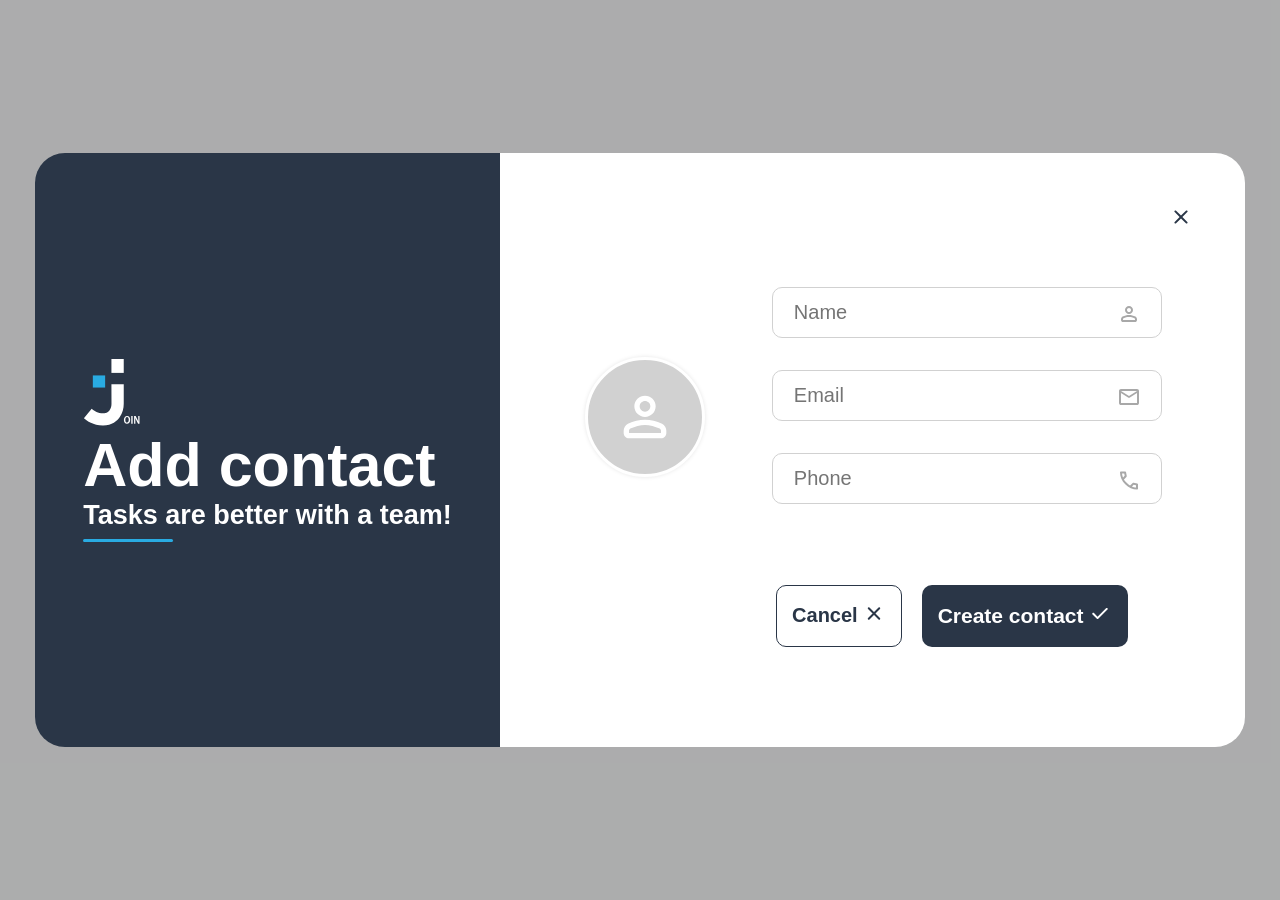
==== addContacts.html @ 3a34254f "Update addContacts.html" ====
<!DOCTYPE html>
<html lang="en">
<head>
    <meta charset="UTF-8">
    <meta name="viewport" content="width=device-width, initial-scale=1.0">
    <title>Document</title>
    <link rel="stylesheet" href="./styles/addContacts.css">
    <script src="./js/firebase.js"></script>
    <script src="./js/contacts.js"></script>
</head>
<body>
    <div>
        
    </div>
    <div id="" class="addContactContainer addContactContainerCenter">
        <div id="" class="popUpContainer popUpOpen">
            <div class="popUpBanner">
                <div class="popUpBannerContent">
                    <div>
                        <img src="./img/join_popup.svg" alt="">
                        <h1>Add contact</h1>
                        <p>Tasks are better with a team!</p>
                        <span class="popUpBannerContent span"></span>
                    </div>
                </div>
            </div>
            <div class="popUpContent">
                <div onclick="closePopup()" class="closePopUp addContactContainerCenter">
                    <img src="./img/close.svg" alt="">
                </div>
                <div class="popUpImg contactImg addContactContainerCenter">
                    <img src="./img/person_big.svg" alt="">
                </div>
                <div class="form">
                    <form id="" onsubmit="addUser(); closePopup();return false;" >
                        <div class="input">
                            <input id="name" class="inputInput "type="text" placeholder="Name" required >
                            <div class="iconContainer">
                                <img src="./img/person.svg" alt="Name Icon">
                            </div>
                        </div>
                        <div class="input">
                            <input id="email" class="inputInput "type="email" placeholder="Email" required >
                            <div class="iconContainer">
                                <img src="./img/mail.svg" alt="Mail Icon">
                            </div>
                        </div>
                        <div class="input">
                            <input id="phone" class="inputInput "type="number" pattern="^[0-9-+\s()]{6,16}" placeholder="Phone" required >
                            <div class="iconContainer">
                                <img src="./img/call.svg" alt="Phone Icon">
                            </div>
                        </div>
                        <div class="popUpButton">
                            <button onclick="closePopup()" id="" class="cancelButton">
                                <p>Cancel</p>
                                <div>
                                    <img src="./img/icon_cancel.svg" alt="">
                                </div>
                            </button>
                        <button class="createContactButton">
                            <p>Create contact</p>
                            <div>
                                <img src="./img/check.svg" alt="">
                            </div>
                        </button>
                        
                    </div>
                    </form>
                </div>
                
                   
                    
                </div>
</body>
</html>
---- styles/addContacts.css ----
* {
    box-sizing: border-box;
    margin: 0;
    padding: 0;
}


html {
    scroll-behavior: smooth;
    display: inline-block;
    color-scheme: light;
    font-size: 100%;
    overflow-x: hidden;
}


body {
    min-height: 100dvh;
    width: 100%;
    font-family: "inter", sans-serif;
    background-color: #F6F7F8;
    font-weight: bold;
    overflow: visible;   
}


.popUpBannerContent h1 {
    font-size: 61px;
}


.popUpBannerContent p {
    font-size: 27px;
}


.addContactContainer {
    position: fixed;
    z-index: 3;
    width: 100%;
    height: 100%;
    left: 0;
    top: 0;
    background-color: rgba(0, 0, 0, 0.30);
}


.popUpContainer {
    position: relative;
    top: 0px;
    left: 0px;
    transition: transform 125ms ease-in-out;
    display: flex;
    border-radius: 30px;
}


.popUpOpen {
    transform: translateX(0);
}


.popUpBanner {
    position: relative;
    display: flex;
    align-items: center;
    height: 594px;
    padding: 66px 48px;
    border-radius: 30px 0px 0px 30px;
    background-color: #2A3647;
    /* height: 594px;  */
}


.popUpBannerContent {
    display: flex;
    flex-direction: column;
    color: white;
    gap: 16px;
}


.popUpBannerContent span {
    width: 90px;
    height: 3px;
    background-color: rgba(41, 171, 226, 1);
    border-radius: 10px;
    margin-top: 8px;
}



.popUpContent {
    position: relative;
    width: 745px;
    height: 594px;
    background-color: white;
    border-radius: 0px 30px 30px 0px;
}


.closePopUp {
    position: absolute;
    top: 48px;
    height: 32px;
    width: 32px;
    right: 48px;
    border-radius: 30px;
    cursor: pointer;
}


.popUpButton {
    position: absolute;
    display: flex;
    width: 370px;
    margin-top: 70%;
    gap: 20px;
    margin-left: 1%;
}


.addContactContainerCenter {
    display: flex;
    align-items: center;
    justify-content: center;
}


.popUpImg {
    position: absolute;
    top: 204px;
    right: 540px;
}


.iconContainer {
    display: flex;
    justify-content: center;
    align-items: center;
    width: 24px;
    height: 24px;
}


.contactImg {
    font-size: 47px;
    min-width: 120px;
    font-weight: 500;
    height: 120px;
    border-radius: 70px;
    color: white;
    background-color: rgba(209, 209, 209, 1);
    border: 3px solid white;
    box-shadow: 0 0 4px rgba(0, 0, 0, 0.1);
}


.form {
    position: absolute;
    width: 425px;
    height: 210px;
    top: 134px;
    right: 48px;
}


.form form {
    display: flex;
    flex-direction: column;
    gap: 32px;
    width: 390px;
}


.pop-up-close {
    transform: translateX(1000%);
}


.d-none {
    display: none !important;
}


.input {
    position: relative;
    padding: 13px 21px;
    border-radius: 10px;
    border: 1px solid rgba(209, 209, 209, 1);
}


input {
    border: none;
}


.input div {
    position: absolute;
    top: 14px;
    right: 20px;
}


.inputInput {
    font-size: 20px;
    border: 0px;
}


.landscape-warning {
    display: none;
    text-align: center;
    justify-content: center;
    align-items: center;
    z-index: 999;
    position: fixed;
    top: 0;
    left: 0;
    width: 100%;
    height: 100%;
    background-color: rgba(0, 0, 0, 0.8);
    color: white;
    font-size: 2em;
    padding: 20px;
}


button {
    all: unset;
    cursor: pointer;
}


.cancelButton {
    transition: 75ms;
    display: flex;
    align-items: center;
    border-radius: 10px;
    padding: 15px;
    gap: 4px;
    border: 1px solid #2A3647;
    color: #2A3647;
    font-size: 20px;
}


.cancelButton:hover {
        cursor: pointer;
        padding: 14px; 
        color: rgba(43, 169, 227, 1);
        border: 2px solid rgba(43, 169, 227, 1);
        box-shadow: 0 4px 4px rgba(0, 0, 0, 0.30);
    }


.createContactButton {
    transition: 75ms;
    display: flex;
    align-items: center;
    gap: 4px;
    border-radius: 10px;
    padding: 16px;
    color: white;
    background-color: #2A3647;
    font-size: 21px; 
    /* margin-left: 180px; */
    /* margin-top: -135px; */
}


.createContactButton:hover {
    background-color: rgba(43, 169, 227, 1);
    box-shadow: 0 4px 4px rgba(0, 0, 0, 0.30);
}


/* styles/contacts.css */

/* Pop-up-Styles */
.popup {
    display: none;
    position: fixed;
    z-index: 1;
    left: 0;
    top: 0;
    width: 100%;
    height: 100%;
    overflow: auto;
    background-color: rgba(0, 0, 0, 0.4);
}

.popup-content {
    background-color: #ffffff;
    margin: 15% auto;
    padding: 20px;
    border: 1px solid #969494;
    width: 80%;
    max-width: 600px;
    border-radius: 10px;
    box-shadow: 0 5px 15px rgba(0, 0, 0, 0.3);
}

.close {
    color: #aaa;
    float: right;
    font-size: 28px;
    font-weight: bold;
}

.close:hover,
.close:focus {
    color: black;
    text-decoration: none;
    cursor: pointer;
}

@media (max-width: 1250px) {
    .popUpBanner {
        width: 520px;
    }

    .popUpContent {
        width: 520px;
    }

    .contactImg {
        margin-right: -64px;
        min-width: 90px;
        height: 90px;
    }

    .popUpButton {
        gap: 20px;
        margin-top: -35%;
    }
    
    .createContactButton {
        margin-top: 120%;
        height: fit-content;
        margin-block-start: auto;
    }
    
    .cancelButton {
        margin-top: 120%;
    }
}   

@media (max-width: 1150px) {
    .popUpBanner {
        width: 420px;
        height: 480px;
    }

    .popUpContent {
        width: 420px;
        height: auto;
    }

    .contactImg {
        margin-right: -64px;
        min-width: 90px;
        height: 90px;
    }

    .createContactButton {
        width: 100px;
        height: 30px;
    }

    .cancelButton {
        width: 100px;
        height: 30px;
    }

    .popUpButton {
        position: absolute;
        display: flex;
        gap: 16px;
        top: 400px;
        right: -10px;
        margin-top: -140%;
        margin-right: -5%;
    }

    .form form {
        width: 350px;
        margin-left: 85px;
    }

    .closePopUp {
        margin-right: -30px;
        margin-top: -30px;
    }

    .contactImg {
        margin-right: -165px;
        margin-top: -160px;
    }
}


@media (max-width: 850px) {

    .addContactContainer {
        flex-direction: row;
    }

    .addContactContainerCenter {
        flex-direction: row;
    }

    .popUpBanner {
        width: 320px;
        height: 480px;
    }

    .popUpContent {
        width: 420px;
    }
}

@media (max-width: 760px) {

    .popUpContainer {
        display: flex;
        flex-direction: column;
    }

    .cancelButton {
        display: none;
    }

    .popUpBanner {
        width: 500px;
        height: 352px;
        margin-top: -250px;
        border-radius: 0;
    }

    .popUpContent {
        width: 420px;
    }

    .popUpBannerContent h1 {
        font-size: 48px;
    }

    .popUpBannerContent p {
        font-size: 24px;
        font-weight: 300;
    }

    .addContactJoinLogo{
        display: none;
    }

    .contactImg {
        margin-right: -420px;
        margin-top: -260px;
    }

    .popUpBanner {
        margin-top: 10px;
        height: 250px;
        width: 100%;
        border-radius: 30px 30px 0px 0px;
    }
    
    .popUpContent {
        height: 500px;
        margin-bottom: 120px;
        border-radius: 0px 0px 30px 30px;
    }
    
    .contactImg {
        margin-right: -89%;
        margin-top: -260px;
    }
    
    .closePopUp {
        margin-top: -65%;
        background-color: white;
    }
    
    .createContactButton {
        margin-left: 12%;
        width: 50%;
    }

    .popUpButton {
        margin-top: -30%;
        margin-right: -11%;
    }
}


@media (max-width: 420px) {
    /* .popUpBanner {
        width: 80%;
        margin-left: 20px;
        
    }

    .popUpContent {
        width: 80%;
        margin-left: 20px;
    } */

    .popUpContainer {
        max-width: 100%;
    }

    .popUpContent {
        width: 100%;
    }

    .form form {
        width: 60%;
        margin-left: 43%;
    }

    .inputInput {
        width: 210px;
    }

    .createContactButton {
        width: 45%;
        text-wrap: nowrap;
    }
}
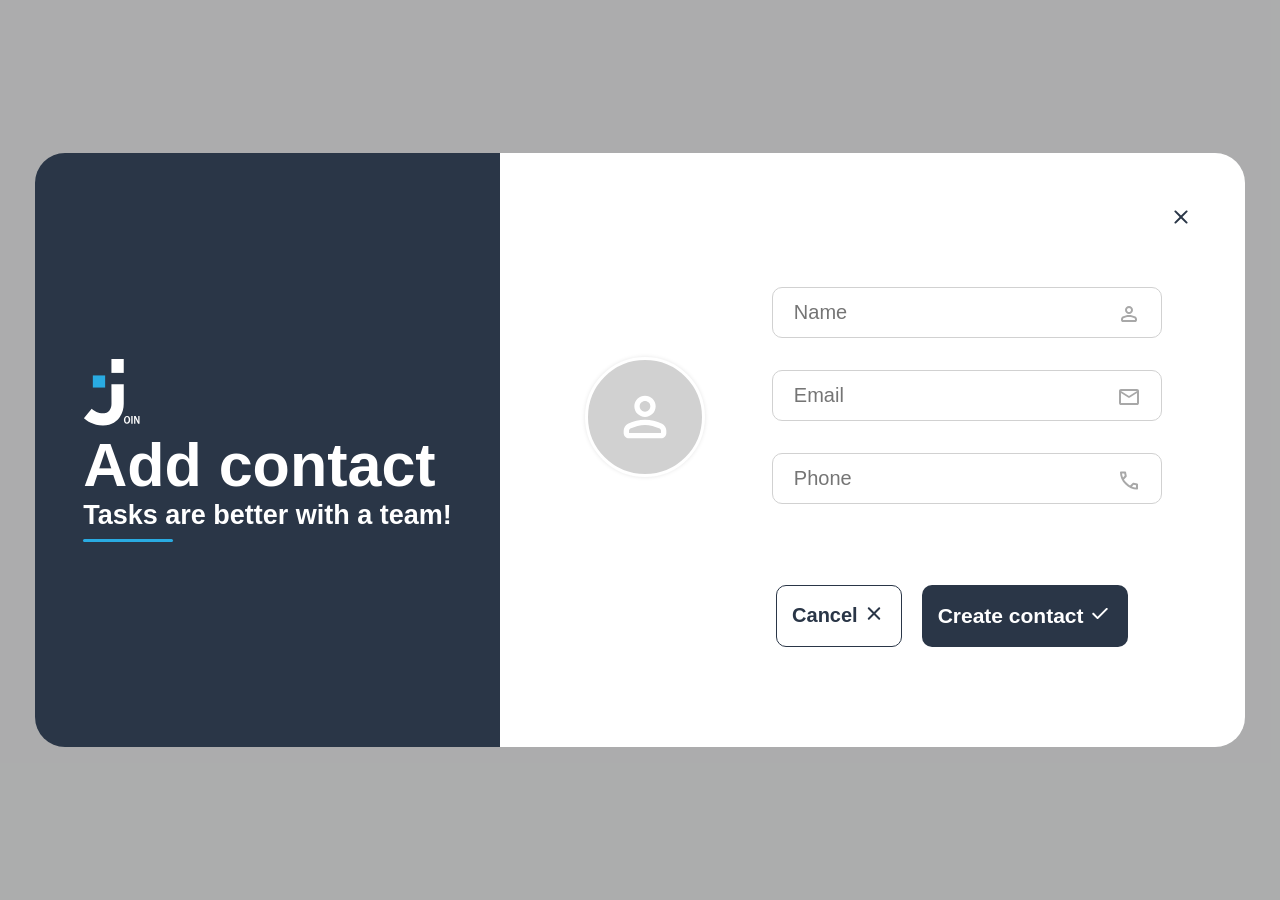
==== commit ef90c970: "Update addContacts.html" ====
--- a/addContacts.html
+++ b/addContacts.html
@@ -9,9 +9,6 @@
     <script src="./js/contacts.js"></script>
 </head>
 <body>
-    <div>
-        
-    </div>
     <div id="" class="addContactContainer addContactContainerCenter">
         <div id="" class="popUpContainer popUpOpen">
             <div class="popUpBanner">
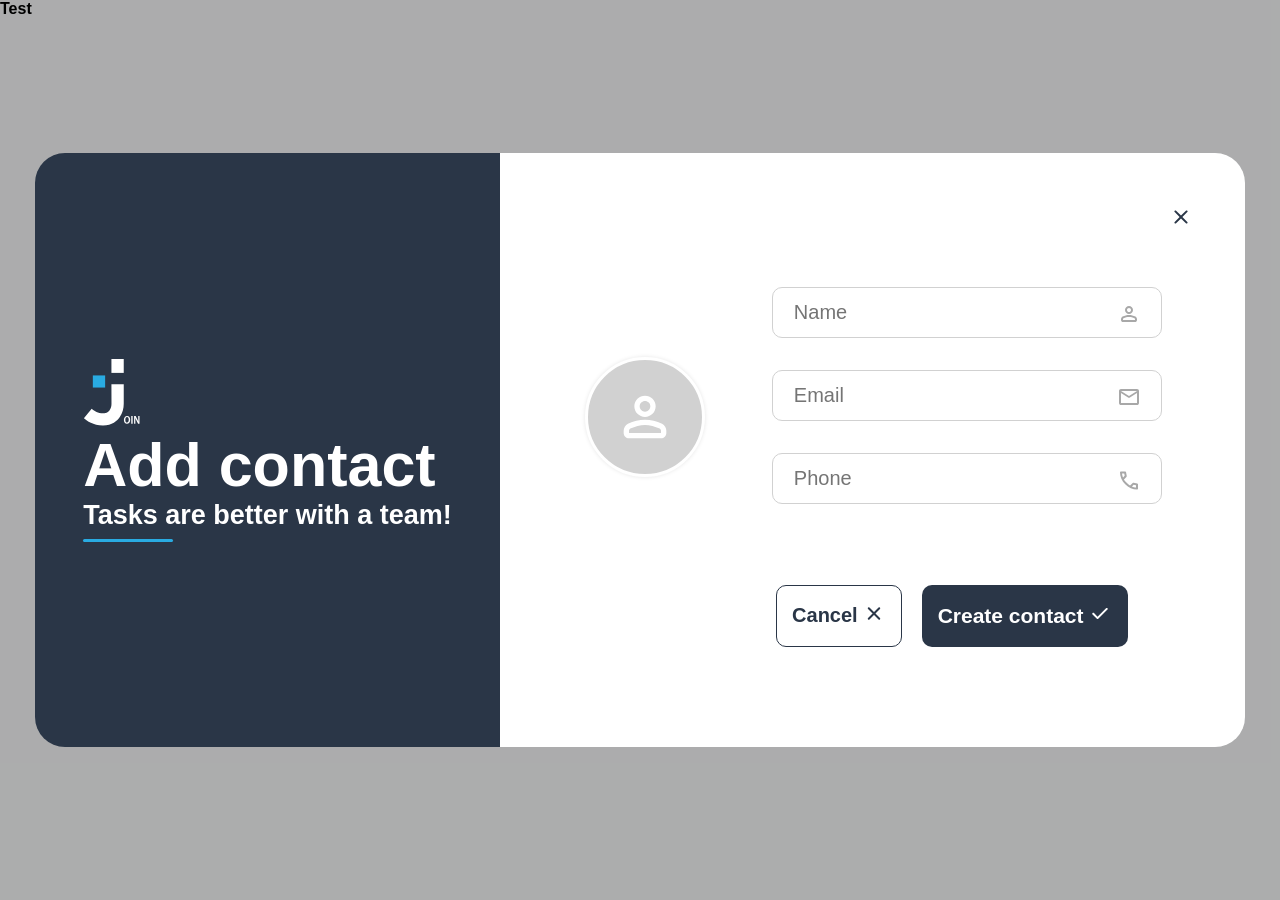
==== commit fd42f792: "Test2" ====
--- a/addContacts.html
+++ b/addContacts.html
@@ -9,6 +9,9 @@
     <script src="./js/contacts.js"></script>
 </head>
 <body>
+    <div>
+        <p>Test</p>
+    </div>
     <div id="" class="addContactContainer addContactContainerCenter">
         <div id="" class="popUpContainer popUpOpen">
             <div class="popUpBanner">
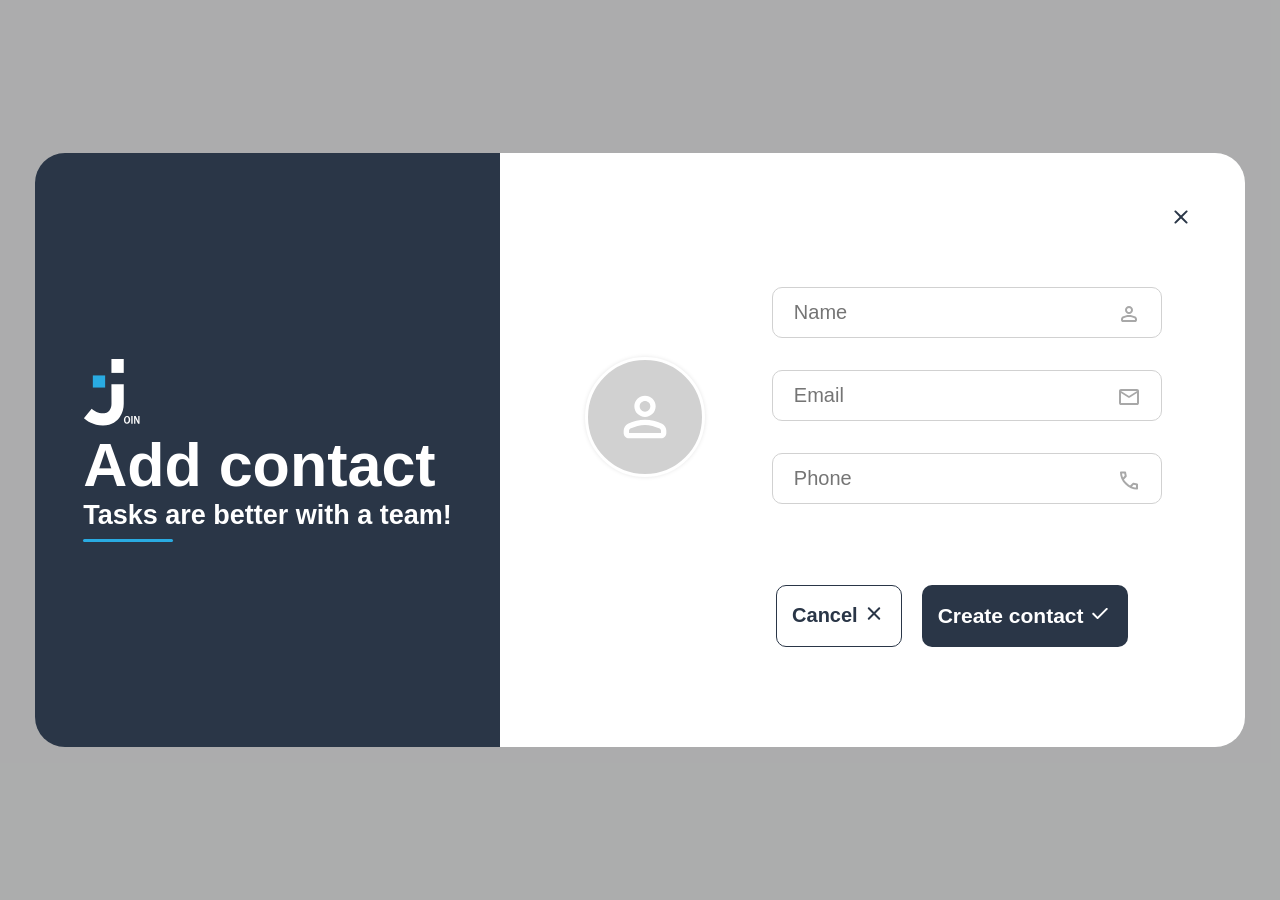
==== commit 2b120e10: "Merge branch 'main' of https://github.com/UnrealMan187/join" ====
--- a/addContacts.html
+++ b/addContacts.html
@@ -9,9 +9,6 @@
     <script src="./js/contacts.js"></script>
 </head>
 <body>
-    <div>
-        <p>Test</p>
-    </div>
     <div id="" class="addContactContainer addContactContainerCenter">
         <div id="" class="popUpContainer popUpOpen">
             <div class="popUpBanner">
